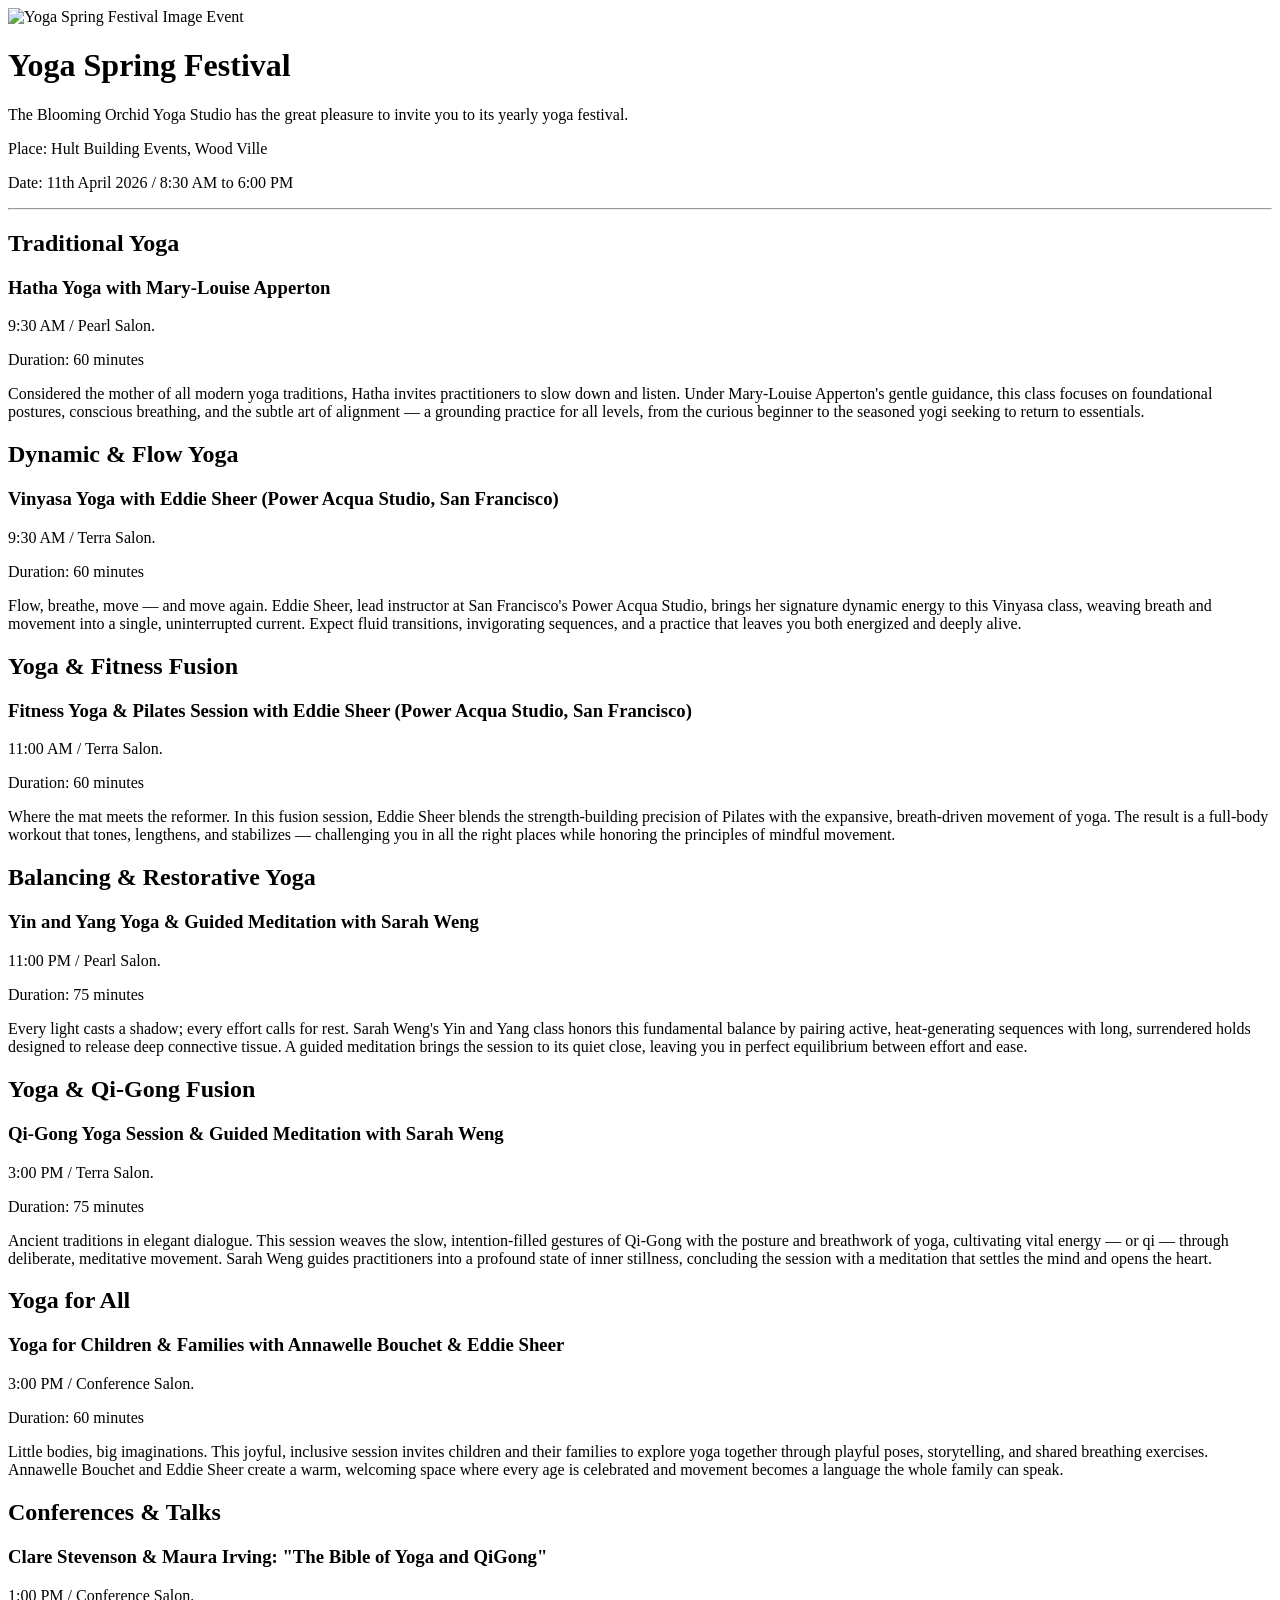
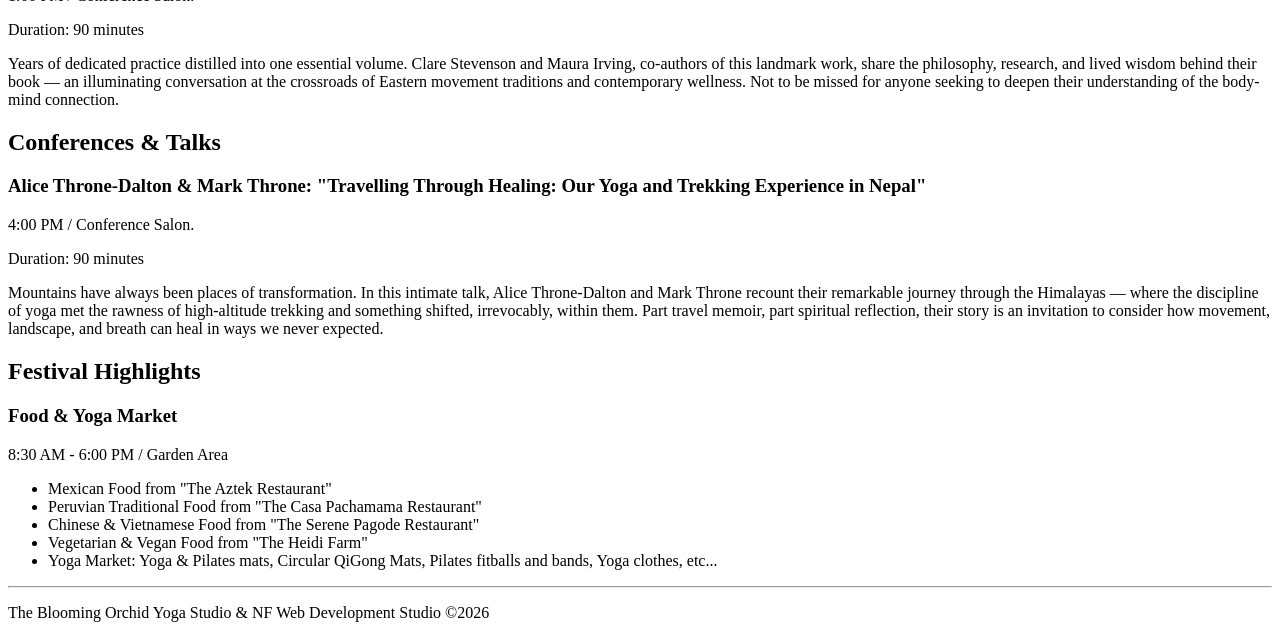
==== fcc_version/index.html @ 8512097c "Edited the index.html file within main branch. Added image in assets folder to be inserted into inde" ====
<!DOCTYPE html>
<html lang="en">
<head>
    <meta charset="UTF-8">
    <meta name="viewport" content="width=device-width, initial-scale=1.0">
    <title>Yoga Festival Event Flyer Page</title>
</head>

<body>

    <header>
        <img src="#" alt="Yoga Spring Festival Image Event">
        <h1>Yoga Spring Festival</h1>
        <p>The Blooming Orchid Yoga Studio has the great pleasure to invite you to its yearly yoga festival.</p>
        <p>Place: Hult Building Events, Wood Ville</p>
        <p>Date: 11th April 2026 / 8:30 AM to 6:00 PM</p>
    </header>

    <hr>

    <main>
        <section>
            <h2 class="session">Traditional Yoga</h2>
            <article class="event-card">
                <h3>Hatha Yoga with Mary-Louise Apperton</h3>
                <p class="hour-room">9:30 AM / Pearl Salon.</p>
                <p class="duration">Duration: 60 minutes</p>
                <p class="description">Considered the mother of all modern yoga traditions, Hatha invites practitioners to slow down and listen. Under Mary-Louise Apperton's gentle guidance, this class focuses on foundational postures, conscious breathing, and the subtle art of alignment — a grounding practice for all levels, from the curious beginner to the seasoned yogi seeking to return to essentials.</p>
            </article>
        </section>

        <section>
            <h2 class="session">Dynamic &amp; Flow Yoga</h2>
            <article class="event-card">
                <h3>Vinyasa Yoga with Eddie Sheer (Power Acqua Studio, San Francisco)</h3>
                <p class="hour-room">9:30 AM / Terra Salon.</p>
                <p class="duration">Duration: 60 minutes</p>
                <p class="description">Flow, breathe, move — and move again. Eddie Sheer, lead instructor at San Francisco's Power Acqua Studio, brings her signature dynamic energy to this Vinyasa class, weaving breath and movement into a single, uninterrupted current. Expect fluid transitions, invigorating sequences, and a practice that leaves you both energized and deeply alive.</p>
            </article>
        </section>

        <section>
            <h2 class="session">Yoga &amp; Fitness Fusion</h2>
            <article class="event-card">
                <h3>Fitness Yoga &amp; Pilates Session with Eddie Sheer (Power Acqua Studio, San Francisco)</h3>
                <p class="hour-room">11:00 AM / Terra Salon.</p>
                <p class="duration">Duration: 60 minutes</p>
                <p class="description">Where the mat meets the reformer. In this fusion session, Eddie Sheer blends the strength-building precision of Pilates with the expansive, breath-driven movement of yoga. The result is a full-body workout that tones, lengthens, and stabilizes — challenging you in all the right places while honoring the principles of mindful movement.</p>
            </article>
        </section>

        <section>
            <h2 class="session">Balancing &amp; Restorative Yoga</h2>
            <article class="event-card">
                <h3>Yin and Yang Yoga &amp; Guided Meditation with Sarah Weng</h3>
                <p class="hour-room">11:00 PM / Pearl Salon.</p>
                <p class="duration">Duration: 75 minutes</p>
                <p class="description">Every light casts a shadow; every effort calls for rest. Sarah Weng's Yin and Yang class honors this fundamental balance by pairing active, heat-generating sequences with long, surrendered holds designed to release deep connective tissue. A guided meditation brings the session to its quiet close, leaving you in perfect equilibrium between effort and ease.</p>
            </article>
        </section>

        <section>
            <h2 class="session">Yoga &amp; Qi-Gong Fusion</h2>
            <article class="event-card">
                <h3>Qi-Gong Yoga Session &amp; Guided Meditation with Sarah Weng</h3>
                <p class="hour-room">3:00 PM / Terra Salon.</p>
                <p class="duration">Duration: 75 minutes</p>
                <p class="description">Ancient traditions in elegant dialogue. This session weaves the slow, intention-filled gestures of Qi-Gong with the posture and breathwork of yoga, cultivating vital energy — or qi — through deliberate, meditative movement. Sarah Weng guides practitioners into a profound state of inner stillness, concluding the session with a meditation that settles the mind and opens the heart.</p>
            </article>
        </section>

        <section>
            <h2 class="session">Yoga for All</h2>
            <article class="event-card">
                <h3>Yoga for Children &amp; Families with Annawelle Bouchet &amp; Eddie Sheer</h3>
                <p class="hour-room">3:00 PM / Conference Salon.</p>
                <p class="duration">Duration: 60 minutes</p>
                <p class="description">Little bodies, big imaginations. This joyful, inclusive session invites children and their families to explore yoga together through playful poses, storytelling, and shared breathing exercises. Annawelle Bouchet and Eddie Sheer create a warm, welcoming space where every age is celebrated and movement becomes a language the whole family can speak.</p>
            </article>
        </section>

        <section>
            <h2>Conferences &amp; Talks</h2>
            <article class="event-card">
                <h3> Clare Stevenson &amp; Maura Irving:  "The Bible of Yoga and QiGong"</h3>
                <p class="hour-room">1:00 PM / Conference Salon.</p>
                <p class="duration">Duration: 90 minutes</p>
                <p class="description">Years of dedicated practice distilled into one essential volume. Clare Stevenson and Maura Irving, co-authors of this landmark work, share the philosophy, research, and lived wisdom behind their book — an illuminating conversation at the crossroads of Eastern movement traditions and contemporary wellness. Not to be missed for anyone seeking to deepen their understanding of the body-mind connection.</p>
            </article>
        </section>

        <section>
            <h2>Conferences &amp; Talks</h2>
            <article class="event-card">
                <h3>Alice Throne-Dalton &amp; Mark Throne: "Travelling  Through Healing: Our Yoga and Trekking Experience in Nepal"</h3>
                <p class="hour-room">4:00 PM / Conference Salon.</p>
                <p class="duration">Duration: 90 minutes</p>
                <p class="description">Mountains have always been places of transformation. In this intimate talk, Alice Throne-Dalton and Mark Throne recount their remarkable journey through the Himalayas — where the discipline of yoga met the rawness of high-altitude trekking and something shifted, irrevocably, within them. Part travel memoir, part spiritual reflection, their story is an invitation to consider how movement, landscape, and breath can heal in ways we never expected.</p>
            </article>
        </section>

        <section>
            <h2>Festival Highlights</h2>
            <article class="event-card">
                <h3>Food &amp; Yoga Market</h3>
                <p class="hour-room">8:30 AM - 6:00 PM / Garden Area</p>
                <ul>
                    <li>Mexican Food from "The Aztek Restaurant"</li>
                    <li>Peruvian Traditional Food from "The Casa Pachamama Restaurant"</li>
                    <li>Chinese &amp; Vietnamese Food from "The Serene Pagode Restaurant"</li>
                    <li>Vegetarian  &amp; Vegan Food from "The Heidi Farm"</li>
                    <li><span class="market">Yoga Market:</span> Yoga &amp; Pilates mats, Circular QiGong Mats, Pilates fitballs and bands, Yoga clothes, etc...</li>
                </ul>
            </article>
        </section>
    </main>

    <hr>

    <footer>
        <p>The Blooming Orchid Yoga Studio &amp; NF Web Development Studio &copy;2026</p>
    </footer>
</body>
</html>
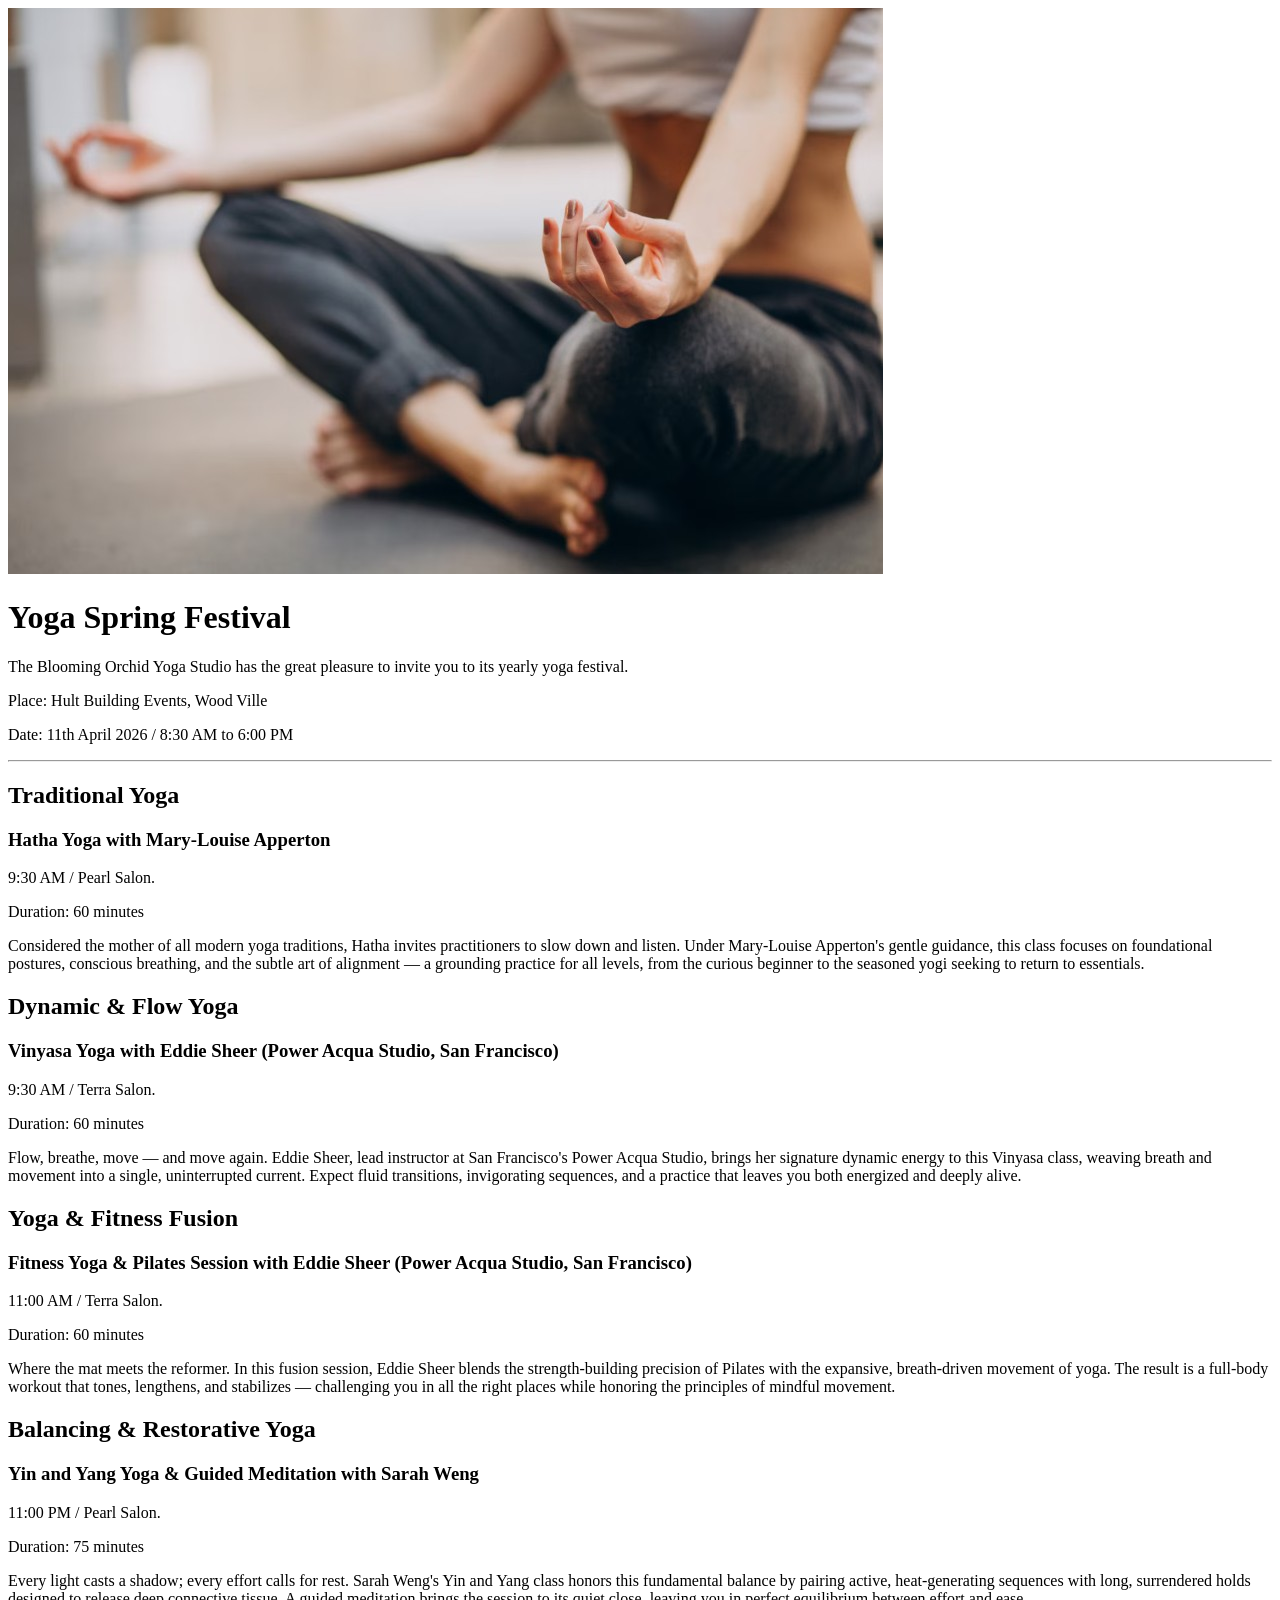
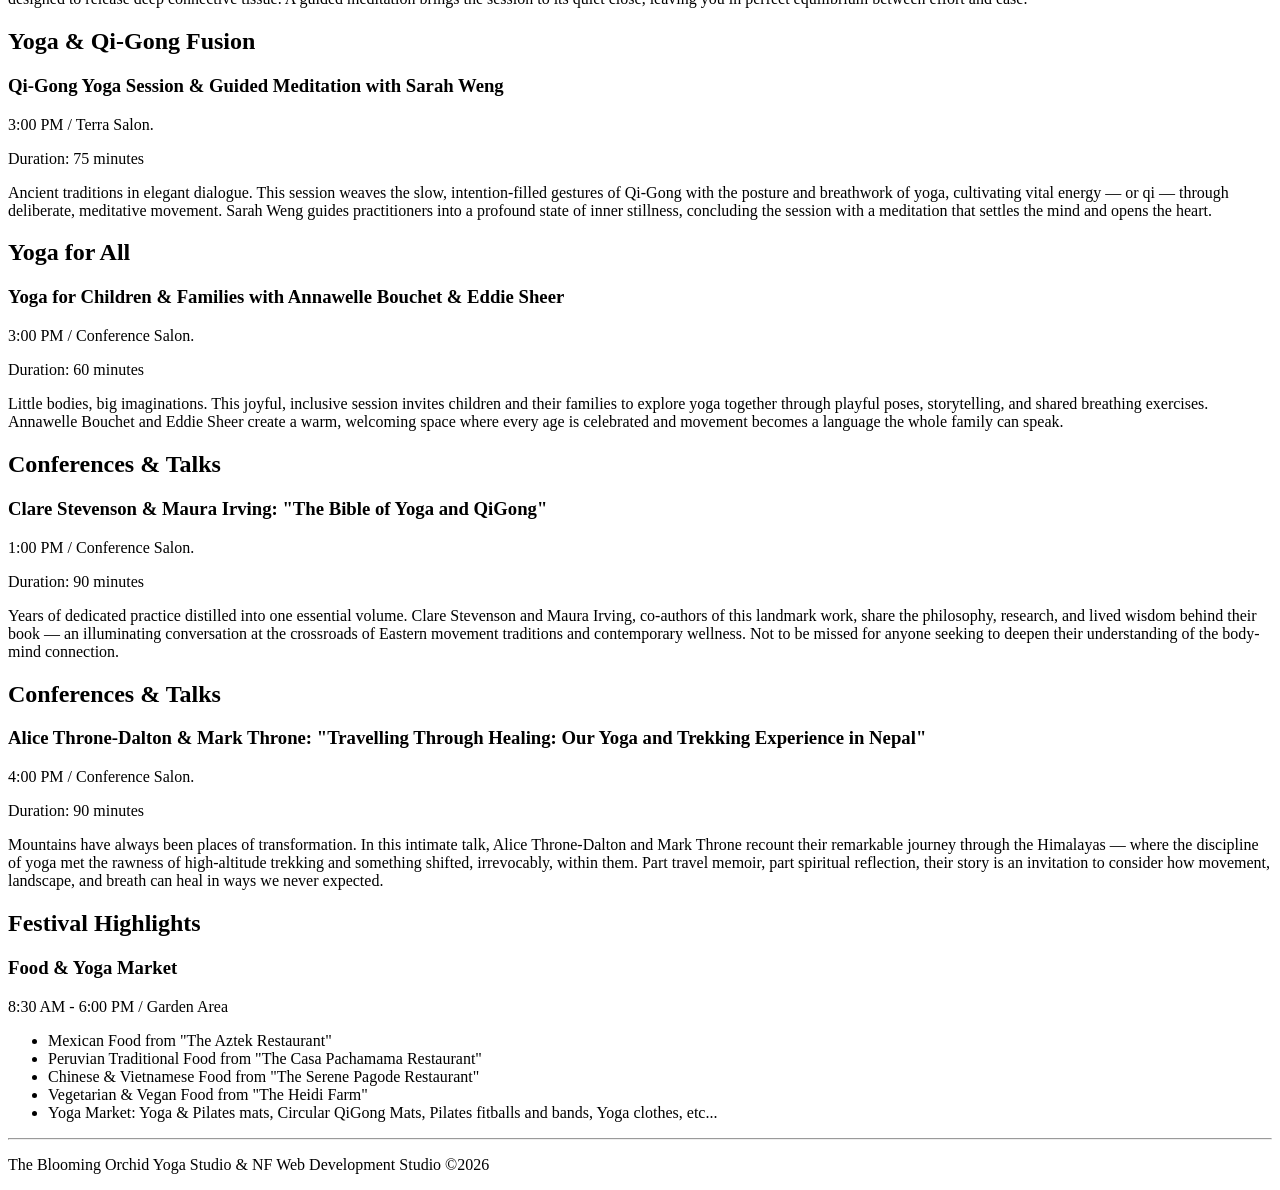
==== commit 102cb44b: "Added image to project with the event-image class name." ====
--- a/fcc_version/index.html
+++ b/fcc_version/index.html
@@ -9,7 +9,7 @@
 <body>
 
     <header>
-        <img src="#" alt="Yoga Spring Festival Image Event">
+        <img class="event-image" src="assets/yoga_festival.jpg" alt="Yoga Spring Festival Image Event">
         <h1>Yoga Spring Festival</h1>
         <p>The Blooming Orchid Yoga Studio has the great pleasure to invite you to its yearly yoga festival.</p>
         <p>Place: Hult Building Events, Wood Ville</p>
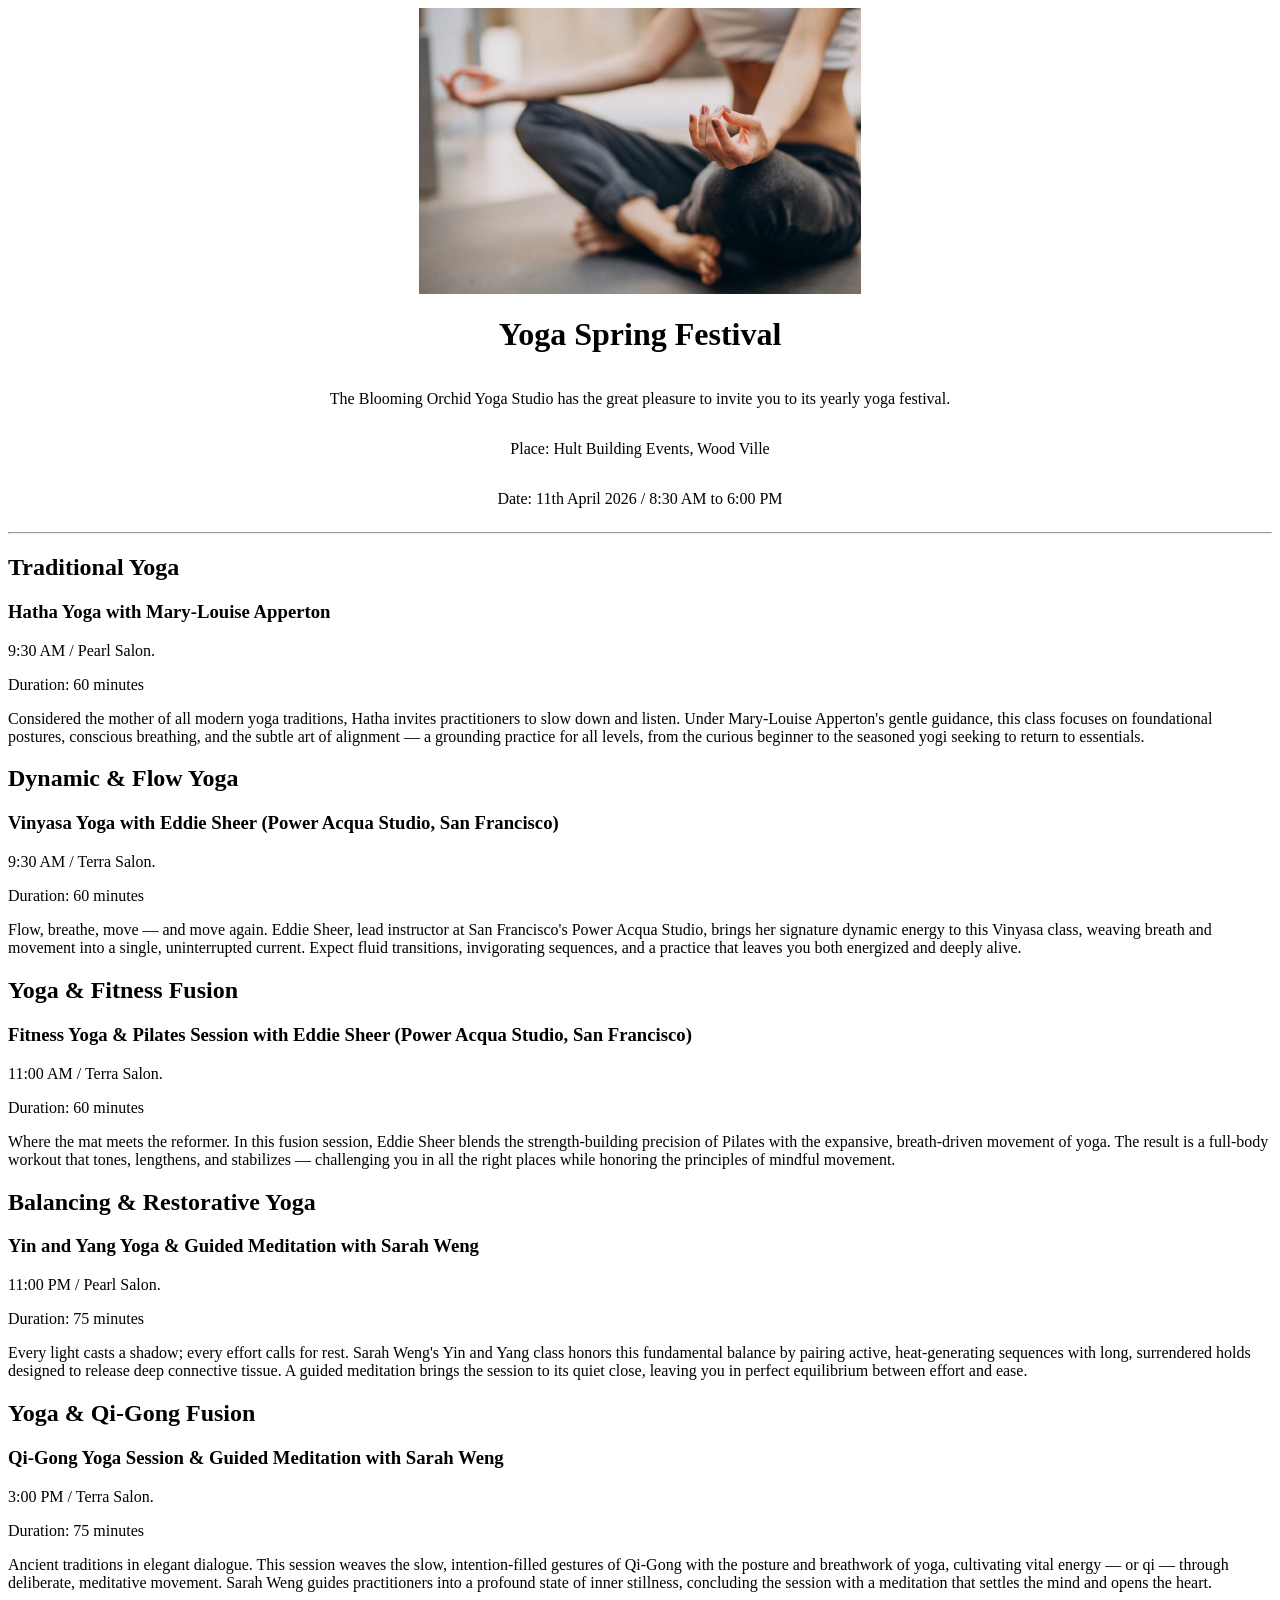
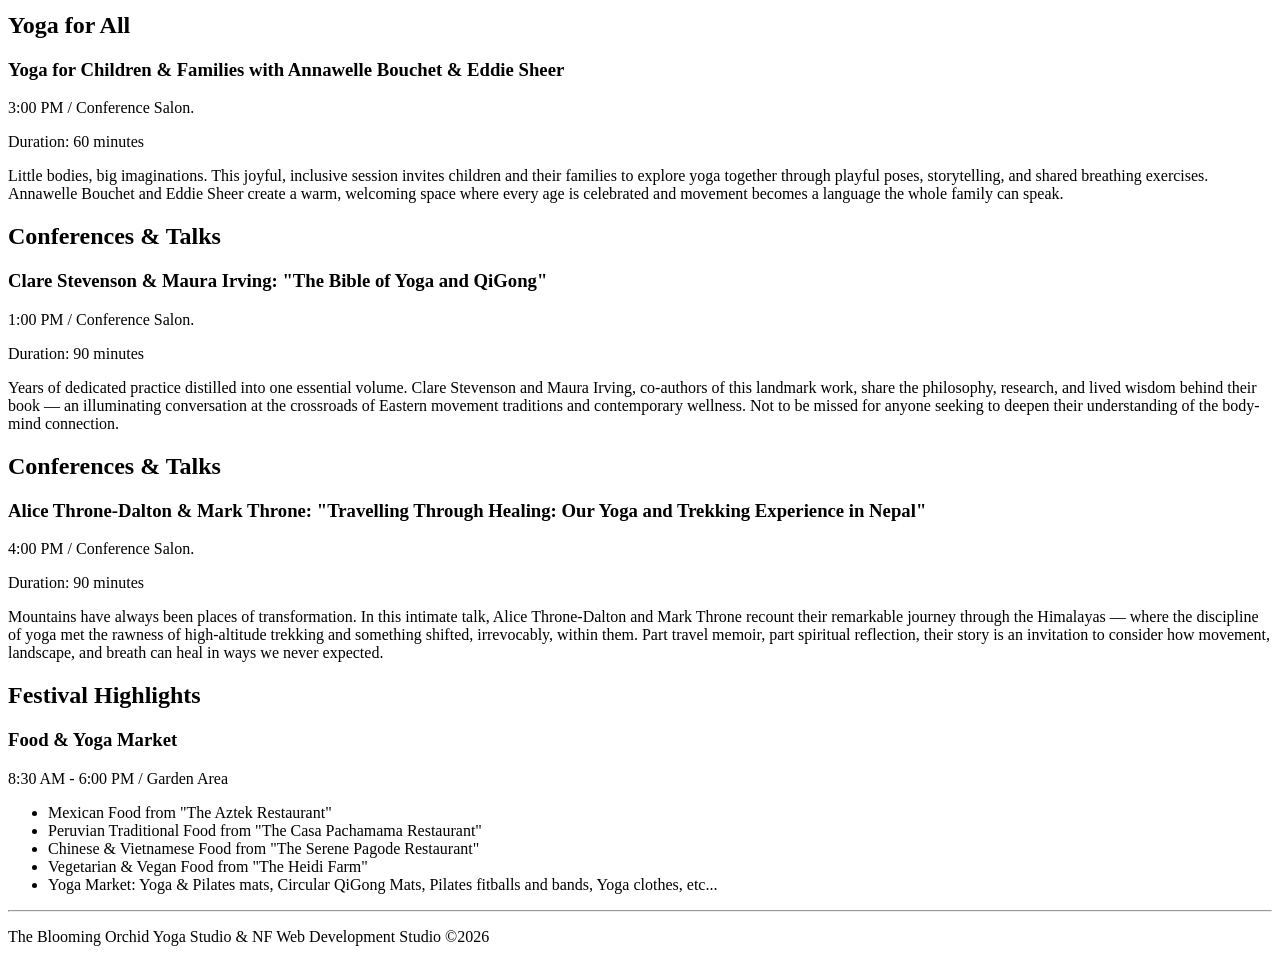
==== commit 8d2cffc8: "Started styling page with CSS properties. Linked and edited styles.css" ====
--- a/fcc_version/index.html
+++ b/fcc_version/index.html
@@ -3,6 +3,7 @@
 <head>
     <meta charset="UTF-8">
     <meta name="viewport" content="width=device-width, initial-scale=1.0">
+    <link href="styles.css" rel="stylesheet">
     <title>Yoga Festival Event Flyer Page</title>
 </head>
 
--- a/fcc_version/styles.css
+++ b/fcc_version/styles.css
@@ -0,0 +1,12 @@
+/*HEADER*/
+
+header {
+    align-items: center;
+    flex-direction: column;
+    display: flex;
+}
+
+.event-image {
+    width: 35%;
+    height: auto;
+}
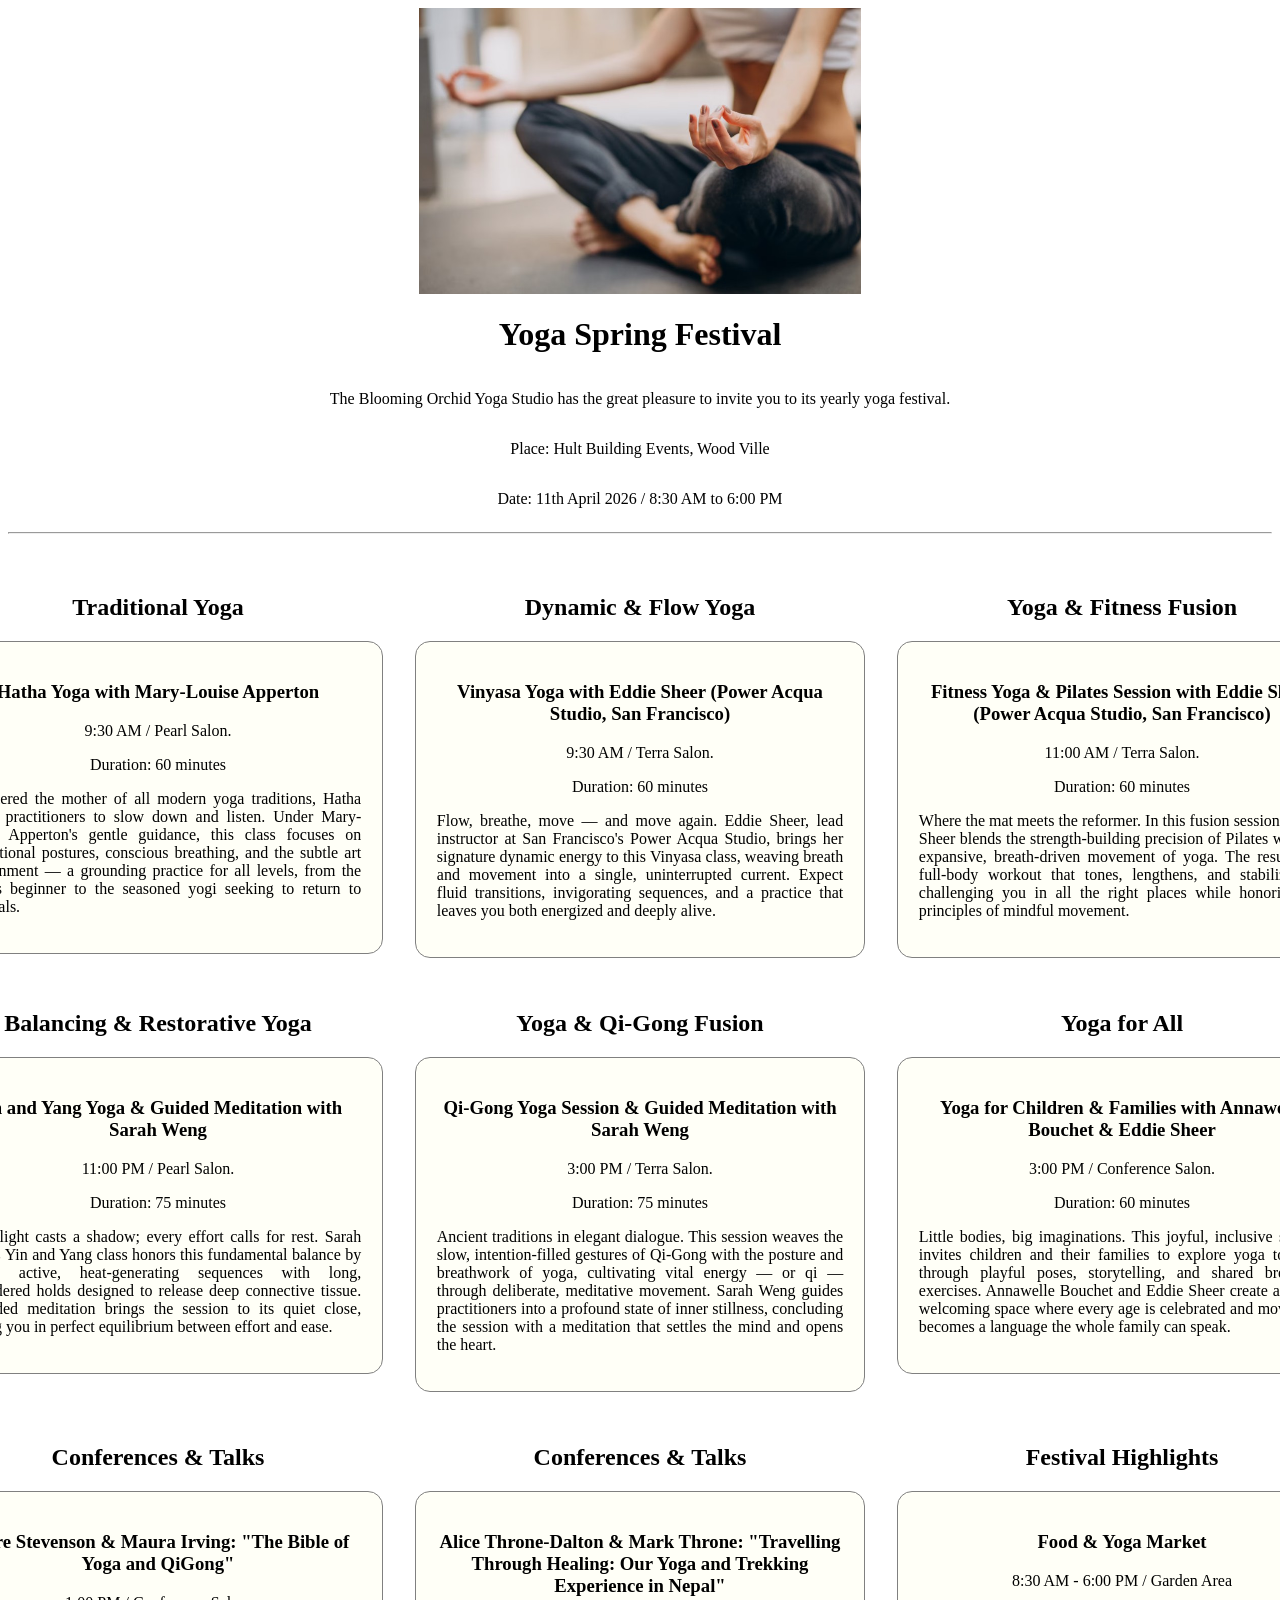
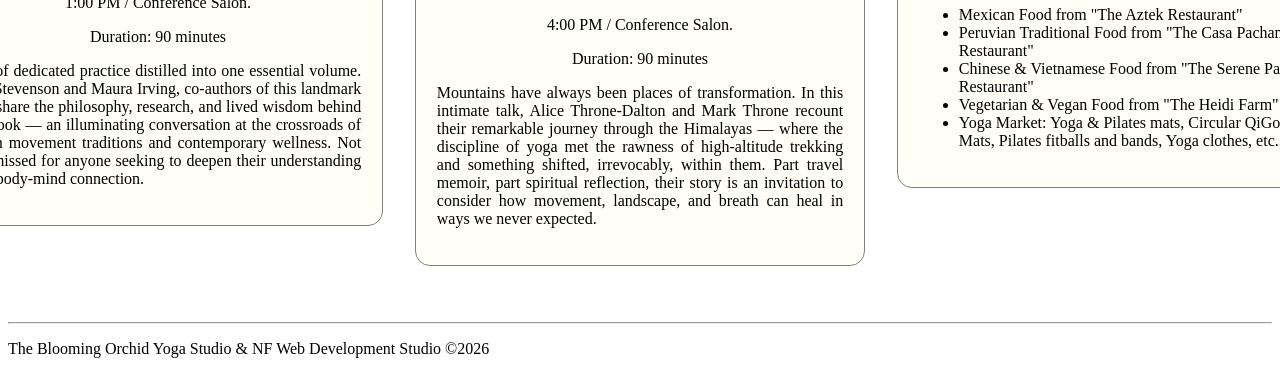
==== commit 7a4f76cf: "Styled the main section wit grid cards." ====
--- a/fcc_version/index.html
+++ b/fcc_version/index.html
@@ -19,7 +19,7 @@
 
     <hr>
 
-    <main>
+    <main class="cards-container">
         <section>
             <h2 class="session">Traditional Yoga</h2>
             <article class="event-card">
@@ -81,7 +81,7 @@
         </section>
 
         <section>
-            <h2>Conferences &amp; Talks</h2>
+            <h2 class="session">Conferences &amp; Talks</h2>
             <article class="event-card">
                 <h3> Clare Stevenson &amp; Maura Irving:  "The Bible of Yoga and QiGong"</h3>
                 <p class="hour-room">1:00 PM / Conference Salon.</p>
@@ -91,7 +91,7 @@
         </section>
 
         <section>
-            <h2>Conferences &amp; Talks</h2>
+            <h2 class="session">Conferences &amp; Talks</h2>
             <article class="event-card">
                 <h3>Alice Throne-Dalton &amp; Mark Throne: "Travelling  Through Healing: Our Yoga and Trekking Experience in Nepal"</h3>
                 <p class="hour-room">4:00 PM / Conference Salon.</p>
@@ -101,7 +101,7 @@
         </section>
 
         <section>
-            <h2>Festival Highlights</h2>
+            <h2 class="session">Festival Highlights</h2>
             <article class="event-card">
                 <h3>Food &amp; Yoga Market</h3>
                 <p class="hour-room">8:30 AM - 6:00 PM / Garden Area</p>
--- a/fcc_version/styles.css
+++ b/fcc_version/styles.css
@@ -9,4 +9,31 @@
 .event-image {
     width: 35%;
     height: auto;
+}
+
+/*MAIN*/
+
+.cards-container {
+    border-radius: 15px;
+    display: grid;
+    grid-template-columns: repeat(3, 450px);
+    gap: 2rem;
+    justify-content: center;
+    padding: 2rem 1rem 3rem;
+}
+
+.event-card {
+    background-color: #FFFFF7;
+    border: #808080 solid 1px;
+    border-radius: 15px;
+    padding: 1.3em;
+    max-width: 450px;
+}
+
+.description {
+    text-align: justify;
+}
+
+h3, .session, .hour-room, .duration {
+    text-align: center;
 }
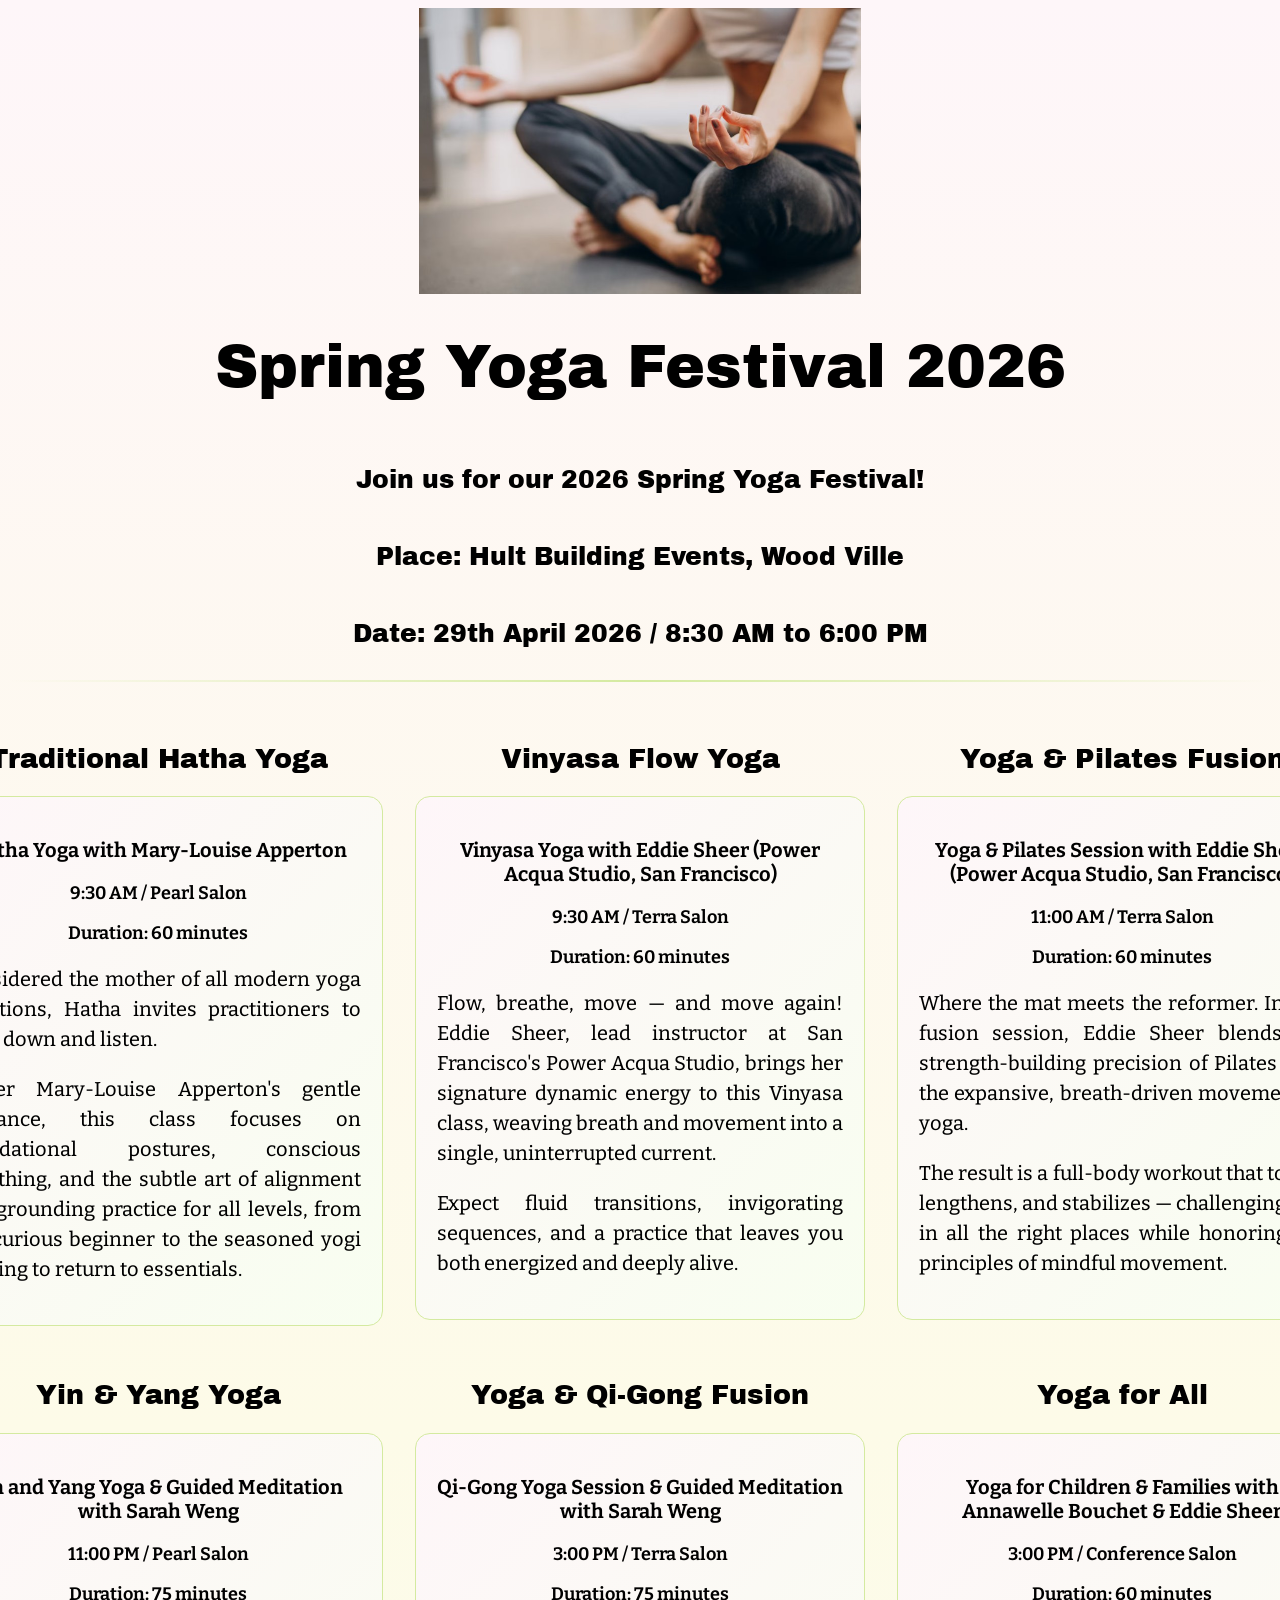
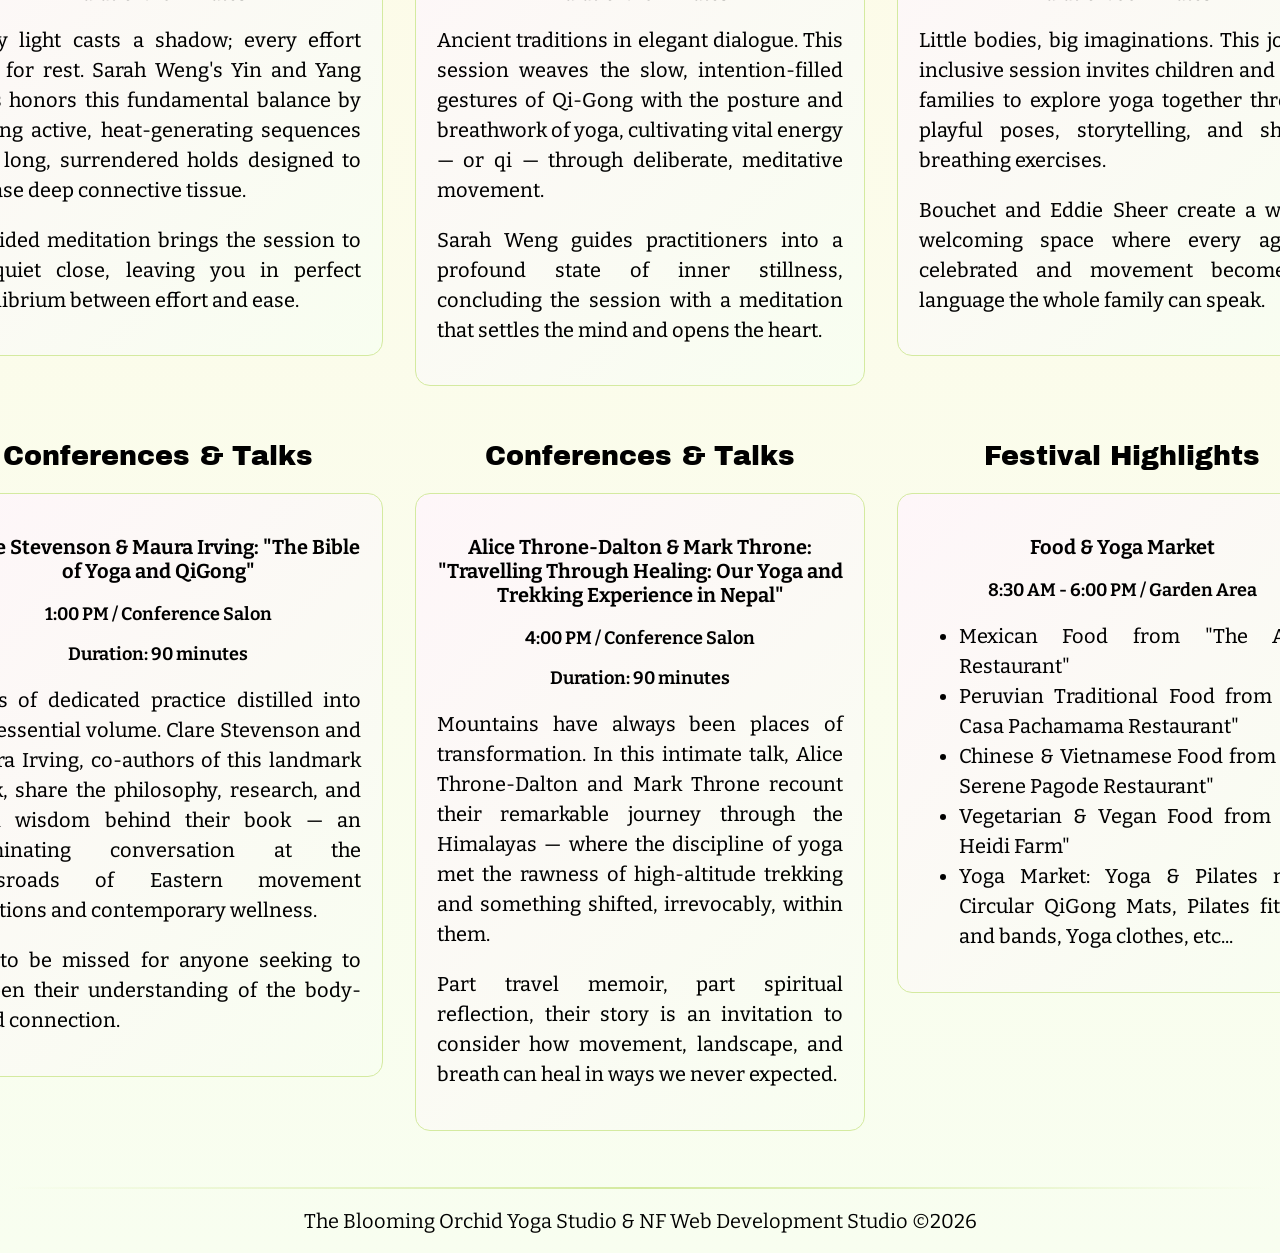
==== commit b243c547: "Stylized the project with CSS. Added and changed various CSS properties." ====
--- a/fcc_version/index.html
+++ b/fcc_version/index.html
@@ -4,6 +4,10 @@
     <meta charset="UTF-8">
     <meta name="viewport" content="width=device-width, initial-scale=1.0">
     <link href="styles.css" rel="stylesheet">
+    <link rel="preconnect" href="https://fonts.googleapis.com">
+    <link rel="preconnect" href="https://fonts.gstatic.com" crossorigin>
+    <link href="https://fonts.googleapis.com/css2?family=Archivo+Black&display=swap" rel="stylesheet">
+    <link href="https://fonts.googleapis.com/css2?family=Bitter:ital,wght@0,100..900;1,100..900&display=swap" rel="stylesheet">
     <title>Yoga Festival Event Flyer Page</title>
 </head>
 
@@ -11,52 +15,55 @@
 
     <header>
         <img class="event-image" src="assets/yoga_festival.jpg" alt="Yoga Spring Festival Image Event">
-        <h1>Yoga Spring Festival</h1>
-        <p>The Blooming Orchid Yoga Studio has the great pleasure to invite you to its yearly yoga festival.</p>
-        <p>Place: Hult Building Events, Wood Ville</p>
-        <p>Date: 11th April 2026 / 8:30 AM to 6:00 PM</p>
+        <h1>Spring Yoga Festival 2026</h1>
+        <p class="header-presentation">Join us for our 2026 Spring Yoga Festival!</p>
+        <p class="header-presentation">Place: Hult Building Events, Wood Ville</p>
+        <p class="header-presentation">Date: 29th April 2026 / 8:30 AM to 6:00 PM</p>
     </header>
 
     <hr>
 
     <main class="cards-container">
         <section>
-            <h2 class="session">Traditional Yoga</h2>
+            <h2 class="session">Traditional Hatha Yoga</h2>
             <article class="event-card">
                 <h3>Hatha Yoga with Mary-Louise Apperton</h3>
-                <p class="hour-room">9:30 AM / Pearl Salon.</p>
+                <p class="hour-room">9:30 AM / Pearl Salon</p>
                 <p class="duration">Duration: 60 minutes</p>
-                <p class="description">Considered the mother of all modern yoga traditions, Hatha invites practitioners to slow down and listen. Under Mary-Louise Apperton's gentle guidance, this class focuses on foundational postures, conscious breathing, and the subtle art of alignment — a grounding practice for all levels, from the curious beginner to the seasoned yogi seeking to return to essentials.</p>
+                <p class="description">Considered the mother of all modern yoga traditions, Hatha invites practitioners to slow down and listen.</p> <p class="description">Under Mary-Louise Apperton's gentle guidance, this class focuses on foundational postures, conscious breathing, and the subtle art of alignment — a grounding practice for all levels, from the curious beginner to the seasoned yogi seeking to return to essentials.</p>
             </article>
         </section>
 
         <section>
-            <h2 class="session">Dynamic &amp; Flow Yoga</h2>
+            <h2 class="session">Vinyasa Flow Yoga</h2>
             <article class="event-card">
                 <h3>Vinyasa Yoga with Eddie Sheer (Power Acqua Studio, San Francisco)</h3>
-                <p class="hour-room">9:30 AM / Terra Salon.</p>
+                <p class="hour-room">9:30 AM / Terra Salon</p>
                 <p class="duration">Duration: 60 minutes</p>
-                <p class="description">Flow, breathe, move — and move again. Eddie Sheer, lead instructor at San Francisco's Power Acqua Studio, brings her signature dynamic energy to this Vinyasa class, weaving breath and movement into a single, uninterrupted current. Expect fluid transitions, invigorating sequences, and a practice that leaves you both energized and deeply alive.</p>
+                <p class="description">Flow, breathe, move — and move again! Eddie Sheer, lead instructor at San Francisco's Power Acqua Studio, brings her signature dynamic energy to this Vinyasa class, weaving breath and movement into a single, uninterrupted current.</p>
+                <p class="description">Expect fluid transitions, invigorating sequences, and a practice that leaves you both energized and deeply alive.</p>
             </article>
         </section>
 
         <section>
-            <h2 class="session">Yoga &amp; Fitness Fusion</h2>
+            <h2 class="session">Yoga &amp; Pilates Fusion</h2>
             <article class="event-card">
-                <h3>Fitness Yoga &amp; Pilates Session with Eddie Sheer (Power Acqua Studio, San Francisco)</h3>
-                <p class="hour-room">11:00 AM / Terra Salon.</p>
+                <h3>Yoga &amp; Pilates Session with Eddie Sheer (Power Acqua Studio, San Francisco)</h3>
+                <p class="hour-room">11:00 AM / Terra Salon</p>
                 <p class="duration">Duration: 60 minutes</p>
-                <p class="description">Where the mat meets the reformer. In this fusion session, Eddie Sheer blends the strength-building precision of Pilates with the expansive, breath-driven movement of yoga. The result is a full-body workout that tones, lengthens, and stabilizes — challenging you in all the right places while honoring the principles of mindful movement.</p>
+                <p class="description">Where the mat meets the reformer. In this fusion session, Eddie Sheer blends the strength-building precision of Pilates with the expansive, breath-driven movement of yoga.</p> 
+                <p class="description">The result is a full-body workout that tones, lengthens, and stabilizes — challenging you in all the right places while honoring the principles of mindful movement.</p>
             </article>
         </section>
 
         <section>
-            <h2 class="session">Balancing &amp; Restorative Yoga</h2>
+            <h2 class="session">Yin &amp; Yang Yoga</h2>
             <article class="event-card">
                 <h3>Yin and Yang Yoga &amp; Guided Meditation with Sarah Weng</h3>
-                <p class="hour-room">11:00 PM / Pearl Salon.</p>
+                <p class="hour-room">11:00 PM / Pearl Salon</p>
                 <p class="duration">Duration: 75 minutes</p>
-                <p class="description">Every light casts a shadow; every effort calls for rest. Sarah Weng's Yin and Yang class honors this fundamental balance by pairing active, heat-generating sequences with long, surrendered holds designed to release deep connective tissue. A guided meditation brings the session to its quiet close, leaving you in perfect equilibrium between effort and ease.</p>
+                <p class="description">Every light casts a shadow; every effort calls for rest. Sarah Weng's Yin and Yang class honors this fundamental balance by pairing active, heat-generating sequences with long, surrendered holds designed to release deep connective tissue.</p>
+                <p class="description">A guided meditation brings the session to its quiet close, leaving you in perfect equilibrium between effort and ease.</p>
             </article>
         </section>
 
@@ -64,9 +71,10 @@
             <h2 class="session">Yoga &amp; Qi-Gong Fusion</h2>
             <article class="event-card">
                 <h3>Qi-Gong Yoga Session &amp; Guided Meditation with Sarah Weng</h3>
-                <p class="hour-room">3:00 PM / Terra Salon.</p>
+                <p class="hour-room">3:00 PM / Terra Salon</p>
                 <p class="duration">Duration: 75 minutes</p>
-                <p class="description">Ancient traditions in elegant dialogue. This session weaves the slow, intention-filled gestures of Qi-Gong with the posture and breathwork of yoga, cultivating vital energy — or qi — through deliberate, meditative movement. Sarah Weng guides practitioners into a profound state of inner stillness, concluding the session with a meditation that settles the mind and opens the heart.</p>
+                <p class="description">Ancient traditions in elegant dialogue. This session weaves the slow, intention-filled gestures of Qi-Gong with the posture and breathwork of yoga, cultivating vital energy — or qi — through deliberate, meditative movement.</p>
+                <p class="description">Sarah Weng guides practitioners into a profound state of inner stillness, concluding the session with a meditation that settles the mind and opens the heart.</p>
             </article>
         </section>
 
@@ -74,9 +82,10 @@
             <h2 class="session">Yoga for All</h2>
             <article class="event-card">
                 <h3>Yoga for Children &amp; Families with Annawelle Bouchet &amp; Eddie Sheer</h3>
-                <p class="hour-room">3:00 PM / Conference Salon.</p>
+                <p class="hour-room">3:00 PM / Conference Salon</p>
                 <p class="duration">Duration: 60 minutes</p>
-                <p class="description">Little bodies, big imaginations. This joyful, inclusive session invites children and their families to explore yoga together through playful poses, storytelling, and shared breathing exercises. Annawelle Bouchet and Eddie Sheer create a warm, welcoming space where every age is celebrated and movement becomes a language the whole family can speak.</p>
+                <p class="description">Little bodies, big imaginations. This joyful, inclusive session invites children and their families to explore yoga together through playful poses, storytelling, and shared breathing exercises.</p>
+                <p class="description">Bouchet and Eddie Sheer create a warm, welcoming space where every age is celebrated and movement becomes a language the whole family can speak.</p>
             </article>
         </section>
 
@@ -84,9 +93,10 @@
             <h2 class="session">Conferences &amp; Talks</h2>
             <article class="event-card">
                 <h3> Clare Stevenson &amp; Maura Irving:  "The Bible of Yoga and QiGong"</h3>
-                <p class="hour-room">1:00 PM / Conference Salon.</p>
+                <p class="hour-room">1:00 PM / Conference Salon</p>
                 <p class="duration">Duration: 90 minutes</p>
-                <p class="description">Years of dedicated practice distilled into one essential volume. Clare Stevenson and Maura Irving, co-authors of this landmark work, share the philosophy, research, and lived wisdom behind their book — an illuminating conversation at the crossroads of Eastern movement traditions and contemporary wellness. Not to be missed for anyone seeking to deepen their understanding of the body-mind connection.</p>
+                <p class="description">Years of dedicated practice distilled into one essential volume. Clare Stevenson and Maura Irving, co-authors of this landmark work, share the philosophy, research, and lived wisdom behind their book — an illuminating conversation at the crossroads of Eastern movement traditions and contemporary wellness.</p>
+                <p class="description">Not to be missed for anyone seeking to deepen their understanding of the body-mind connection.</p>
             </article>
         </section>
 
@@ -94,9 +104,10 @@
             <h2 class="session">Conferences &amp; Talks</h2>
             <article class="event-card">
                 <h3>Alice Throne-Dalton &amp; Mark Throne: "Travelling  Through Healing: Our Yoga and Trekking Experience in Nepal"</h3>
-                <p class="hour-room">4:00 PM / Conference Salon.</p>
+                <p class="hour-room">4:00 PM / Conference Salon</p>
                 <p class="duration">Duration: 90 minutes</p>
-                <p class="description">Mountains have always been places of transformation. In this intimate talk, Alice Throne-Dalton and Mark Throne recount their remarkable journey through the Himalayas — where the discipline of yoga met the rawness of high-altitude trekking and something shifted, irrevocably, within them. Part travel memoir, part spiritual reflection, their story is an invitation to consider how movement, landscape, and breath can heal in ways we never expected.</p>
+                <p class="description">Mountains have always been places of transformation. In this intimate talk, Alice Throne-Dalton and Mark Throne recount their remarkable journey through the Himalayas — where the discipline of yoga met the rawness of high-altitude trekking and something shifted, irrevocably, within them.</p>
+                <p class="description">Part travel memoir, part spiritual reflection, their story is an invitation to consider how movement, landscape, and breath can heal in ways we never expected.</p>
             </article>
         </section>
 
@@ -105,7 +116,7 @@
             <article class="event-card">
                 <h3>Food &amp; Yoga Market</h3>
                 <p class="hour-room">8:30 AM - 6:00 PM / Garden Area</p>
-                <ul>
+                <ul class="description">
                     <li>Mexican Food from "The Aztek Restaurant"</li>
                     <li>Peruvian Traditional Food from "The Casa Pachamama Restaurant"</li>
                     <li>Chinese &amp; Vietnamese Food from "The Serene Pagode Restaurant"</li>
--- a/fcc_version/styles.css
+++ b/fcc_version/styles.css
@@ -1,3 +1,15 @@
+/*BODY & HR*/
+body {
+    background: linear-gradient(to bottom, #fef6f9, #fdfbe8, #f8fef0);
+    min-height: 100vh;
+}
+
+hr {
+    height: 2px;
+    border: none;
+    background: linear-gradient(to right, transparent, #d4eaa0, transparent);
+}
+
 /*HEADER*/
 
 header {
@@ -11,7 +23,37 @@
     height: auto;
 }
 
+h1 {
+    font-family: "Archivo Black", sans-serif;
+    font-size: 60px;
+    font-style: normal;
+    font-weight: 400;
+    text-align: center;
+}
+
+.header-presentation {
+    font-family: "Archivo Black", sans-serif;
+    font-size: 25px;
+    font-style: normal;
+    font-weight: 400; 
+}
+
 /*MAIN*/
+
+h2 {
+    font-family: "Archivo Black", sans-serif;
+    font-size: 27px;
+    font-style: normal;
+    font-weight: 400;
+}
+
+h3 {
+    font-family: "Bitter", serif;
+    font-optical-sizing: auto;
+    font-size: 20px;
+    font-style: normal;
+    font-weight: 670;
+}
 
 .cards-container {
     border-radius: 15px;
@@ -23,17 +65,40 @@
 }
 
 .event-card {
-    background-color: #FFFFF7;
-    border: #808080 solid 1px;
+    background: linear-gradient(135deg, #fef6f9, #f8fef0);
+    border: 1px solid #d4eaa0;
     border-radius: 15px;
     padding: 1.3em;
     max-width: 450px;
 }
 
 .description {
+    font-family: "Bitter", serif;
+    font-optical-sizing: auto;
+    font-size: 20px;
+    font-style: normal;
+    font-weight: 450;
+    line-height: 1.5;
     text-align: justify;
 }
 
 h3, .session, .hour-room, .duration {
     text-align: center;
+}
+
+.hour-room, .duration {
+    font-family: "Bitter", serif;
+    font-optical-sizing: auto;
+    font-size: 18px;
+    font-style: normal;
+    font-weight: 650;
+}
+
+footer p {
+    font-family: "Bitter", serif;
+    font-optical-sizing: auto;
+    font-size: 20px;
+    font-style: normal;
+    font-weight: 400;
+    text-align: center;
 }
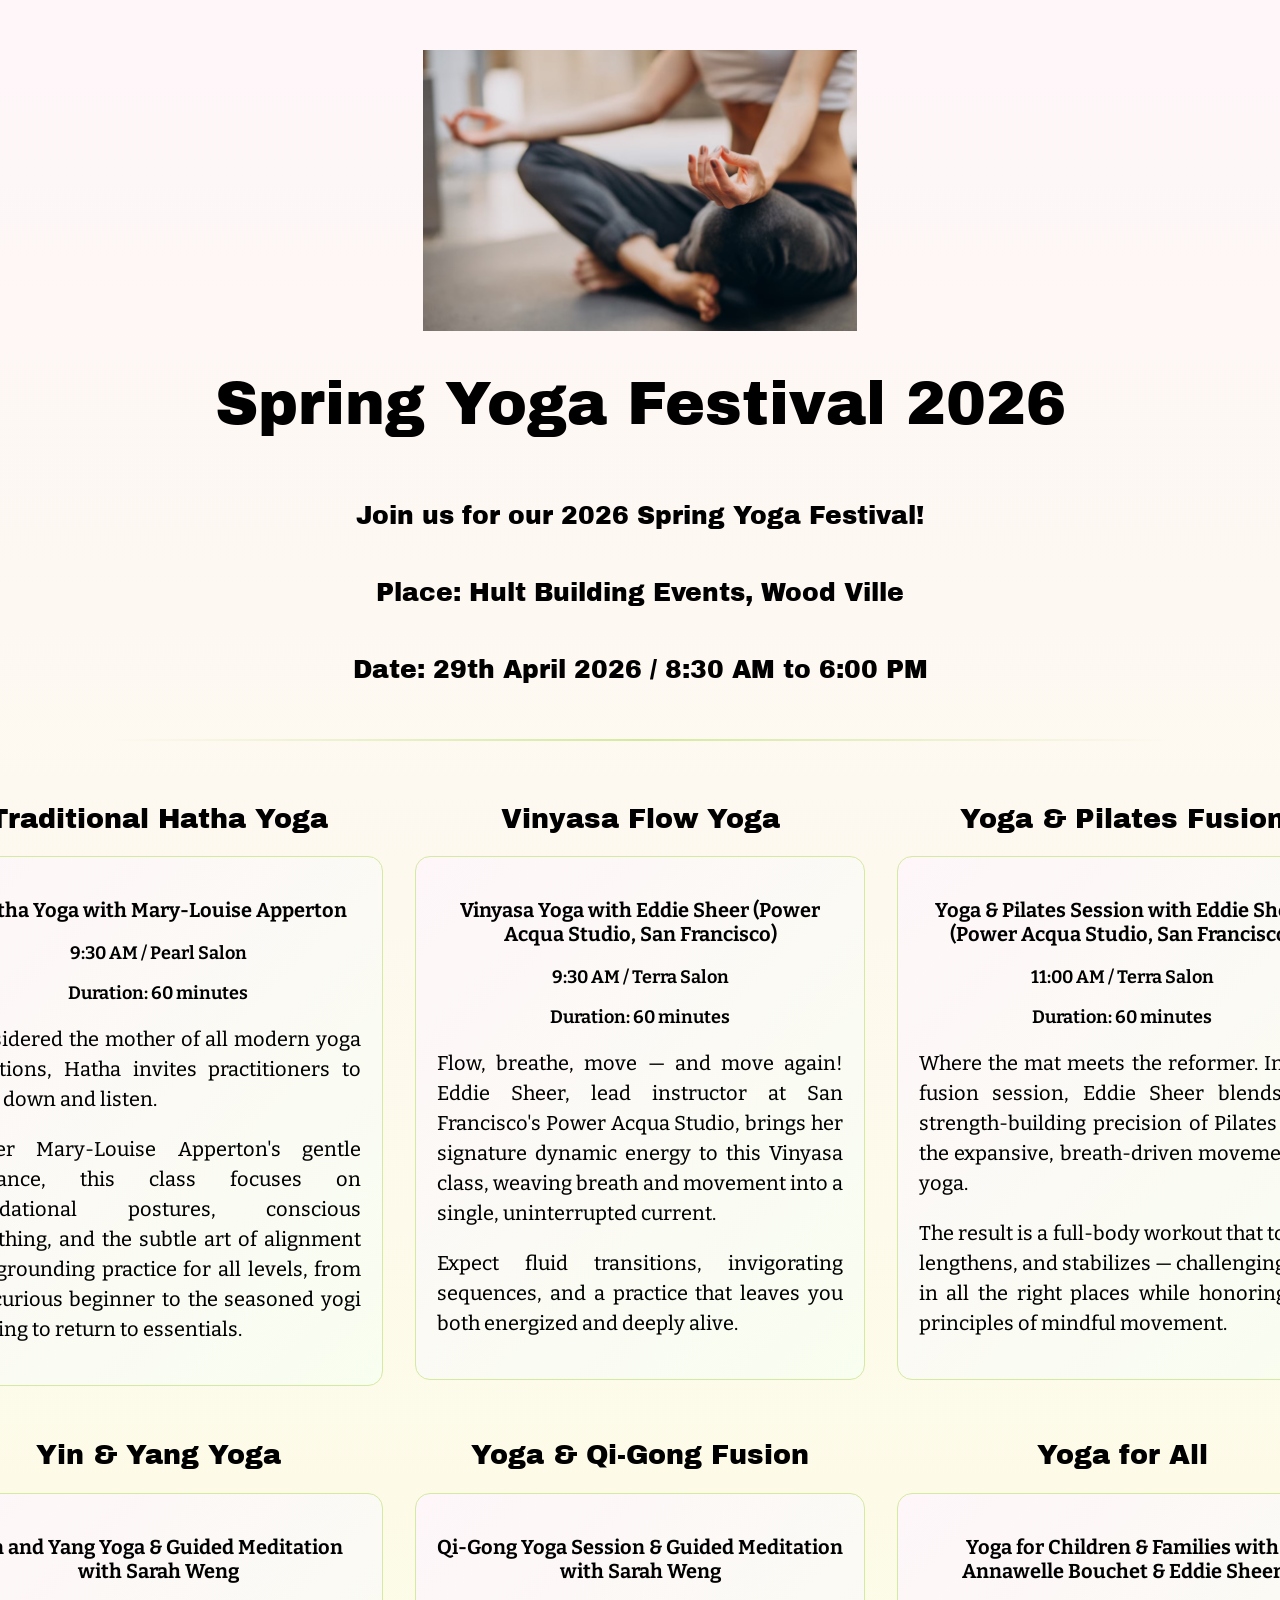
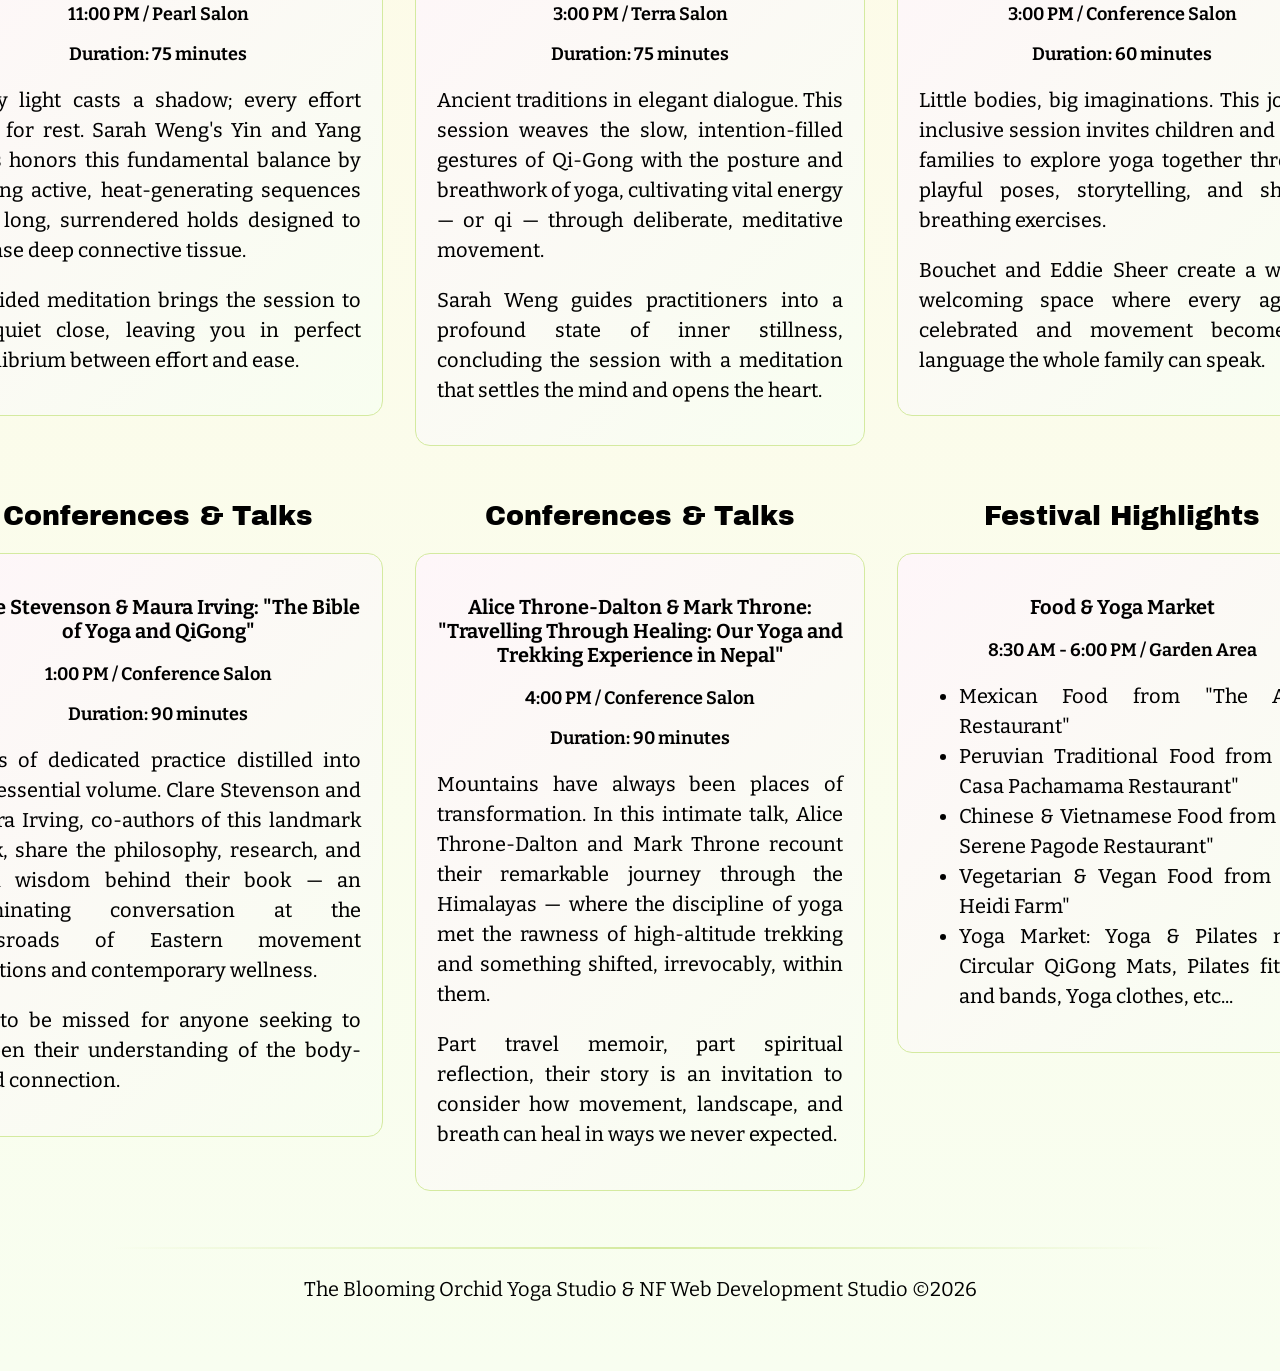
==== commit 5029cfa9: "Completed the project FCC requirements and successfully submitted it on the FreeCodeCamp platform. T" ====
--- a/fcc_version/index.html
+++ b/fcc_version/index.html
@@ -21,7 +21,7 @@
         <p class="header-presentation">Date: 29th April 2026 / 8:30 AM to 6:00 PM</p>
     </header>
 
-    <hr>
+    <hr class="first-hr">
 
     <main class="cards-container">
         <section>
@@ -127,7 +127,7 @@
         </section>
     </main>
 
-    <hr>
+    <hr class="second-hr">
 
     <footer>
         <p>The Blooming Orchid Yoga Studio &amp; NF Web Development Studio &copy;2026</p>
--- a/fcc_version/styles.css
+++ b/fcc_version/styles.css
@@ -1,13 +1,26 @@
 /*BODY & HR*/
 body {
     background: linear-gradient(to bottom, #fef6f9, #fdfbe8, #f8fef0);
-    min-height: 100vh;
+    min-height: calc(100vh - 100px);
+    padding-top: 50px;
+    padding-bottom: 50px;
+    margin: 0 auto;
+    width: 97vw;
 }
 
 hr {
     height: 2px;
     border: none;
     background: linear-gradient(to right, transparent, #d4eaa0, transparent);
+    width: 85%;
+}
+
+.first-hr {
+    margin-top: 2.5%;
+}
+
+.second-hr {
+    margin-bottom: 2.3%;
 }
 
 /*HEADER*/
@@ -39,6 +52,10 @@
 }
 
 /*MAIN*/
+
+section {
+    width: 100%;
+}
 
 h2 {
     font-family: "Archivo Black", sans-serif;
